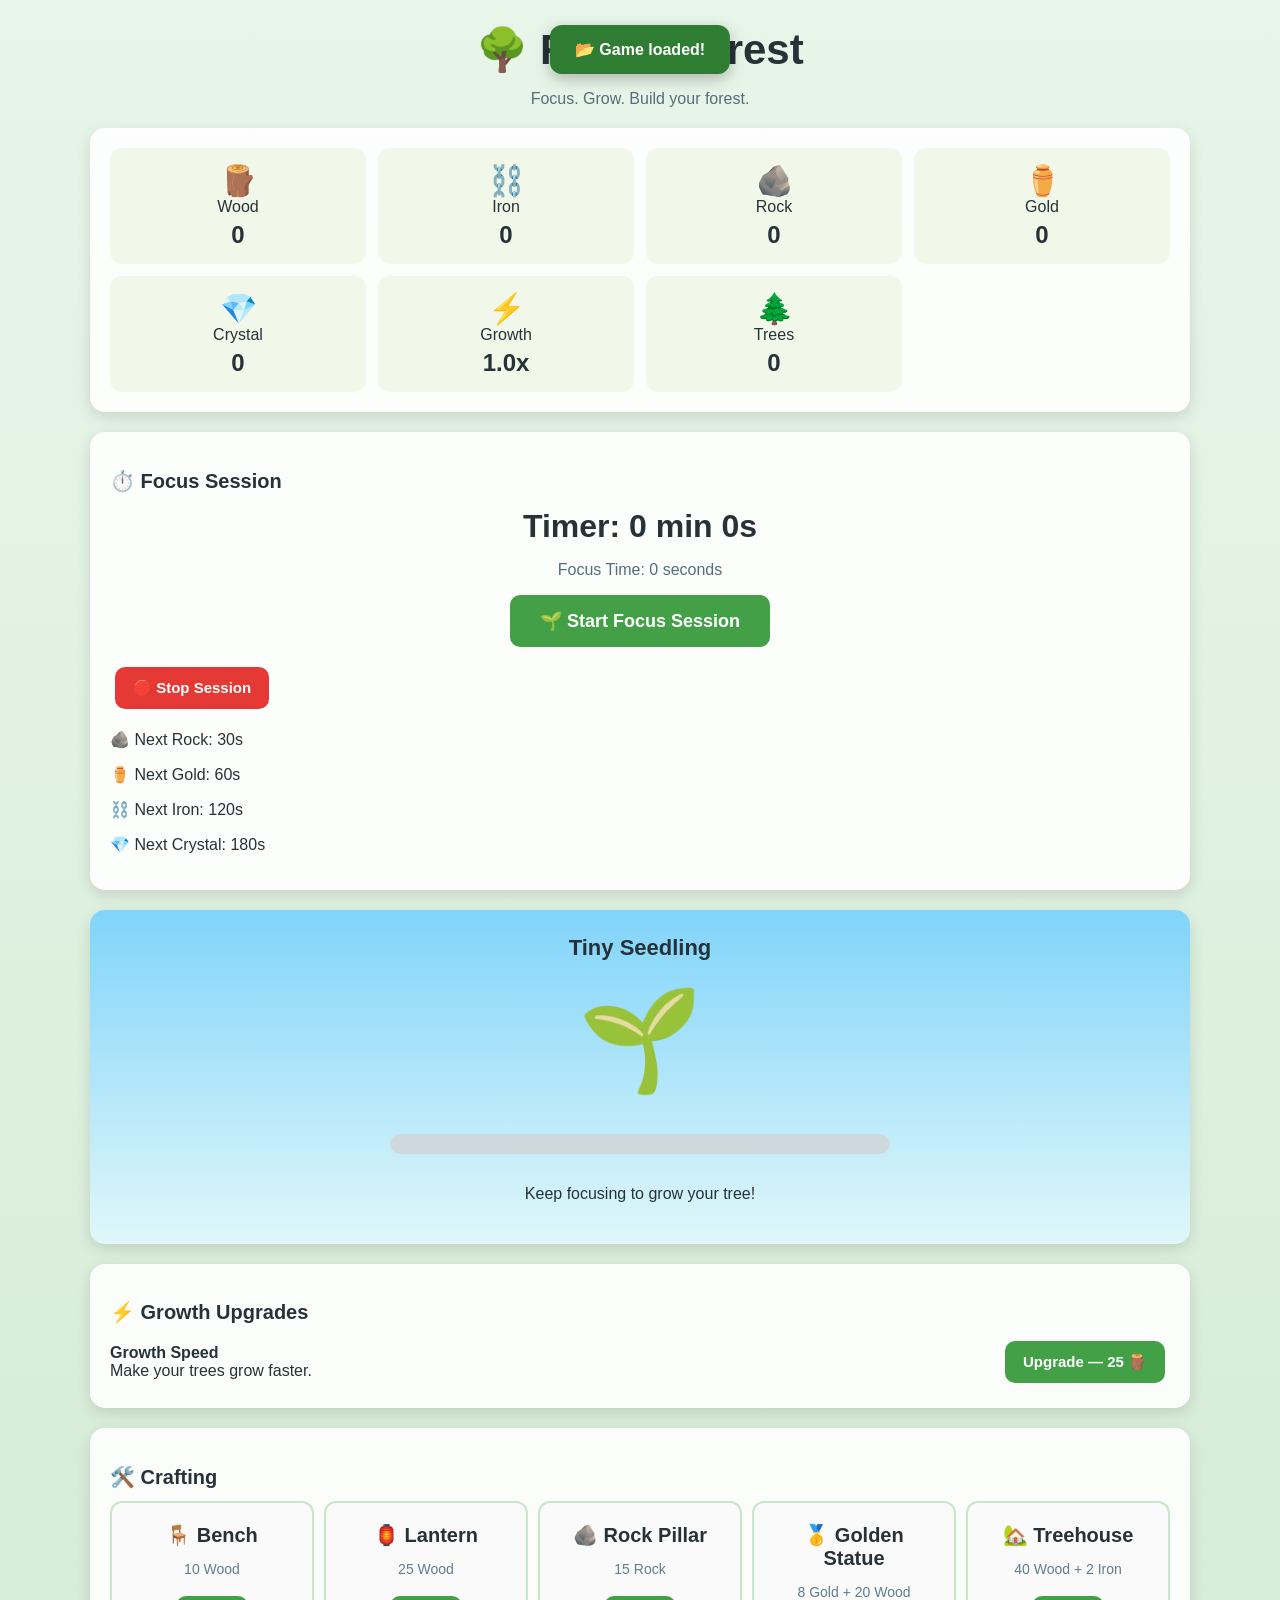
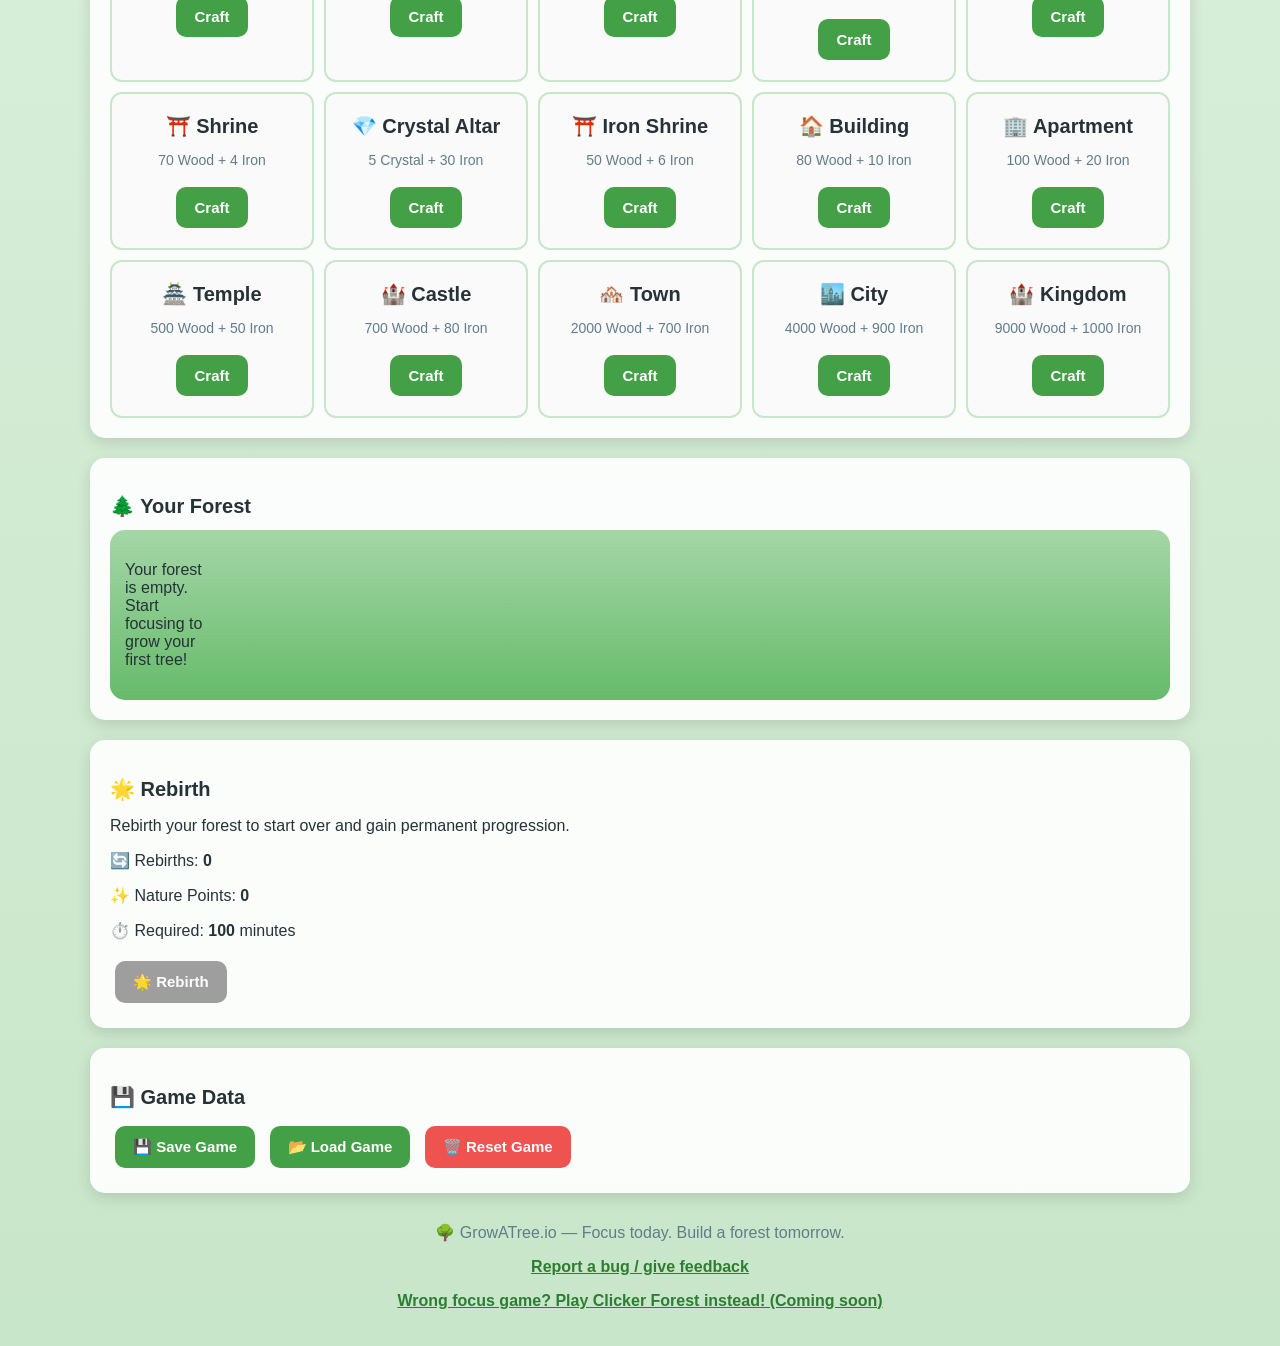
==== focus.html @ 6c58a123 "feat: add focus.html, focus.js, and style.css for game functionality and UI design" ====
<!DOCTYPE html>
<html lang="en">
<head>
    <meta charset="UTF-8">
    <meta name="viewport" content="width=device-width, initial-scale=1.0">
    <link rel="stylesheet" href="style.css">
    <title>GrowATree.io — Focus Forest</title>
</head>
<body>

<div class="game">

    <header>
        <h1>🌳 Focus Forest</h1>
        <p>Focus. Grow. Build your forest.</p>
    </header>

    <!-- STATS -->
    <div class="panel">
        <div class="stats">
            <div class="stat">
                <div class="stat-icon">🪵</div>
                <div>Wood</div>
                <div class="stat-value" id="wood">0</div>
            </div>
            <div class="stat">
                <div class="stat-icon">⛓️</div>
                <div>Iron</div>
                <div class="stat-value" id="Iron">0</div>
            </div>
            <div class="stat">
                <div class="stat-icon">🪨</div>
                <div>Rock</div>
                <div class="stat-value" id="rock">0</div>
            </div>
            <div class="stat">
                <div class="stat-icon">⚱️</div>
                <div>Gold</div>
                <div class="stat-value" id="gold">0</div>
            </div>
            <div class="stat">
                <div class="stat-icon">💎</div>
                <div>Crystal</div>
                <div class="stat-value" id="crystal">0</div>
            </div>
            <div class="stat">
                <div class="stat-icon">⚡</div>
                <div>Growth</div>
                <div class="stat-value" id="growth">1.0x</div>
            </div>
            <div class="stat">
                <div class="stat-icon">🌲</div>
                <div>Trees</div>
                <div class="stat-value" id="treeCount">0</div>
            </div>
        </div>
    </div>

    <!-- FOCUS TIMER -->
    <div class="panel">
        <h2>⏱️ Focus Session</h2>

        <p id="timer">Timer: 0 min</p>

        <p id="focusSeconds">
            Focus Time:
            <span id="focusSecondsValue">0</span>
            seconds
        </p>

        <button id="startBtn" onclick="startFocus()">
            🌱 Start Focus Session
        </button>

        <button id="stopBtn" onclick="stopFocus()">
            🛑 Stop Session
        </button>

        <p id="RockCountdown">
            🪨 Next Rock:
            <span id="RockCountdownValue">30</span>s
        </p>

        <p id="GoldCountdown">
            ⚱️ Next Gold:
            <span id="GoldCountdownValue">60</span>s
        </p>

        <p id="IronCountdown">
            ⛓️ Next Iron:
            <span id="IronCountdownValue">120</span>s
        </p>

        <p id="CrystalCountdown">
            💎 Next Crystal:
            <span id="CrystalCountdownValue">120</span>s
        </p>
    </div>

    <!-- TREE -->
    <div class="panel main-tree">
        <div class="tree-name" id="treeName">Tiny Seedling</div>
        <div id="tree">🌱</div>
        <div class="progress-container">
            <div id="growthBar"></div>
        </div>
        <p>Keep focusing to grow your tree!</p>
    </div>

    <!-- UPGRADES -->
    <div class="panel">
        <h2>⚡ Growth Upgrades</h2>
        <div class="upgrade-box">
            <div>
                <strong>Growth Speed</strong><br>
                <span id="growthUpgradeText">Make your trees grow faster.</span>
            </div>
            <button onclick="buyGrowthUpgrade()">Upgrade — 25 🪵</button>
        </div>
    </div>

    <!-- CRAFTING -->
    <div class="panel">
        <h2>🛠️ Crafting</h2>
        <div class="crafting-grid">
            <div class="craft-item">
                <h4>🪑 Bench</h4><p>10 Wood</p>
                <button onclick="craftBench()">Craft</button>
            </div>
            <div class="craft-item">
                <h4>🏮 Lantern</h4><p>25 Wood</p>
                <button onclick="craftLantern()">Craft</button>
            </div>
            <div class="craft-item">
                <h4>🪨 Rock Pillar</h4><p>15 Rock</p>
                <button onclick="craftRockPillar()">Craft</button>
            </div>
            <div class="craft-item">
                <h4>🥇 Golden Statue</h4><p>8 Gold + 20 Wood</p>
                <button onclick="craftGoldenStatue()">Craft</button>
            </div>
            <div class="craft-item">
                <h4>🏡 Treehouse</h4><p>40 Wood + 2 Iron</p>
                <button onclick="craftTreehouse()">Craft</button>
            </div>
            <div class="craft-item">
                <h4>⛩️ Shrine</h4><p>70 Wood + 4 Iron</p>
                <button onclick="craftShrine1()">Craft</button>
            </div>
            <div class="craft-item">
                <h4>💎 Crystal Altar</h4><p>5 Crystal + 30 Iron</p>
                <button onclick="craftCrystalAltar()">Craft</button>
            </div>
            <div class="craft-item">
                <h4>⛩️ Iron Shrine</h4><p>50 Wood + 6 Iron</p>
                <button onclick="craftShrine2()">Craft</button>
            </div>
            <div class="craft-item">
                <h4>🏠 Building</h4><p>80 Wood + 10 Iron</p>
                <button onclick="craftBuilding()">Craft</button>
            </div>
            <div class="craft-item">
                <h4>🏢 Apartment</h4><p>100 Wood + 20 Iron</p>
                <button onclick="craftApartment()">Craft</button>
            </div>
            <div class="craft-item">
                <h4>🏯 Temple</h4><p>500 Wood + 50 Iron</p>
                <button onclick="craftTemple()">Craft</button>
            </div>
            <div class="craft-item">
                <h4>🏰 Castle</h4><p>700 Wood + 80 Iron</p>
                <button onclick="craftCastle()">Craft</button>
            </div>
            <div class="craft-item">
                <h4>🏘️ Town</h4><p>2000 Wood + 700 Iron</p>
                <button onclick="craftTown()">Craft</button>
            </div>
            <div class="craft-item">
                <h4>🏙️ City</h4><p>4000 Wood + 900 Iron</p>
                <button onclick="craftCity()">Craft</button>
            </div>
            <div class="craft-item">
                <h4>🏰 Kingdom</h4><p>9000 Wood + 1000 Iron</p>
                <button onclick="craftKingdom()">Craft</button>
            </div>
        </div>
    </div>

    <!-- FOREST -->
    <div class="panel">
        <h2>🌲 Your Forest</h2>
        <div id="forest">
            <p id="emptyForest">Your forest is empty. Start focusing to grow your first tree!</p>
        </div>
    </div>

    <!-- REBIRTH -->
    <div class="panel">
        <h2>🌟 Rebirth</h2>
        <p>Rebirth your forest to start over and gain permanent progression.</p>
        <p>🔄 Rebirths: <strong id="rebirthCount">0</strong></p>
        <p>✨ Nature Points: <strong id="naturePoints">0</strong></p>
        <p>⏱️ Required: <strong id="rebirthRequirement">100</strong> minutes</p>
        <button id="rebirthBtn" onclick="performRebirth()" disabled>🌟 Rebirth</button>
    </div>

    <!-- SAVE / RESET -->
    <div class="panel">
        <h2>💾 Game Data</h2>
        <button onclick="saveGame()">💾 Save Game</button>
        <button onclick="loadGame()">📂 Load Game</button>
        <button class="danger" onclick="resetGame()">🗑️ Reset Game</button>
    </div>

    <footer>
        <p>🌳 GrowATree.io — Focus today. Build a forest tomorrow.</p>
        <p>
            <a href="https://forms.gle/dx2Bb4GXbTdvmB3r9" target="_blank">Report a bug / give feedback</a>
        </p>
        <p>
            <a href="https://kaisiwon.github.io/clicker-forest/" target="_blank">Wrong focus game? Play Clicker Forest instead! (Coming soon)</a>
        </p>
    </footer>
</div>

<div id="focusLostBanner" role="status" aria-live="polite">
    Focus lost. Your session is paused until you return.
</div>

<div id="notificationContainer"></div>

<script src="focus.js"></script>
</body>
</html>
---- style.css ----
/* ============================================================
   🌳 GROWATREE.IO — FOCUS FOREST
   ============================================================ */

* {
    box-sizing: border-box;
}

body {
    font-family: Arial, sans-serif;
    margin: 0;
    padding: 20px;
    background: linear-gradient(#e8f5e9, #c8e6c9);
    color: #263238;
    min-height: 100vh;
    transition: background 2s ease;
}

header {
    text-align: center;
    margin-bottom: 20px;
}

header h1 {
    font-size: 42px;
    margin: 5px;
}

header p {
    color: #546e7a;
}

.game {
    max-width: 1100px;
    margin: auto;
}

.panel {
    background: rgba(255, 255, 255, 0.9);
    border-radius: 15px;
    padding: 20px;
    margin-bottom: 20px;
    box-shadow: 0 5px 15px rgba(0, 0, 0, 0.12);
}

.panel h2 {
    font-size: 1.25rem;
    margin-bottom: 12px;
    font-weight: 700;
}

.stats {
    display: grid;
    grid-template-columns: repeat(4, 1fr);
    gap: 12px;
}

.stat {
    background: #f1f8e9;
    border-radius: 12px;
    padding: 15px;
    text-align: center;
}

.stat-icon {
    font-size: 30px;
}

.stat-value {
    font-size: 24px;
    font-weight: bold;
    margin-top: 5px;
}

#timer {
    font-size: 32px;
    font-weight: bold;
    text-align: center;
    margin: 15px;
}

#focusSeconds {
    text-align: center;
    color: #546e7a;
}

.main-tree {
    text-align: center;
    padding: 25px;
    background: linear-gradient(#81d4fa, #e0f7fa);
    border-radius: 15px;
    min-height: 300px;
    display: flex;
    flex-direction: column;
    justify-content: center;
    align-items: center;
    overflow: hidden;
}

#tree {
    font-size: 100px;
    margin: 20px;
    transition: transform 0.8s ease;
    cursor: default;
}

#tree:hover {
    transform: scale(1.1);
}

.tree-name {
    font-size: 22px;
    font-weight: bold;
}

.progress-container {
    width: 80%;
    max-width: 500px;
    height: 20px;
    background: #cfd8dc;
    border-radius: 20px;
    overflow: hidden;
    margin: 15px auto;
}

#growthBar {
    width: 0%;
    height: 100%;
    background: linear-gradient(90deg, #66bb6a, #2e7d32);
    transition: width 0.5s ease;
}

button {
    border: none;
    border-radius: 10px;
    padding: 12px 18px;
    margin: 5px;
    background: #43a047;
    color: white;
    font-size: 15px;
    font-weight: bold;
    cursor: pointer;
    transition: transform 0.15s ease, background 0.2s ease;
}

button:hover {
    background: #2e7d32;
    transform: translateY(-2px);
}

button:active {
    transform: scale(0.96);
}

button:disabled {
    background: #9e9e9e;
    cursor: not-allowed;
    transform: none;
}

#startBtn {
    display: block;
    margin: 15px auto;
    font-size: 18px;
    padding: 15px 30px;
}

#stopBtn {
    background: #e53935;
}

#stopBtn:hover {
    background: #c62828;
}

.crafting-grid {
    display: grid;
    grid-template-columns: repeat(auto-fit, minmax(180px, 1fr));
    gap: 10px;
}

.craft-item {
    background: #fafafa;
    border: 2px solid #c8e6c9;
    border-radius: 12px;
    padding: 15px;
    text-align: center;
}

.craft-item h4 {
    margin: 5px;
    font-size: 20px;
}

.craft-item p {
    color: #607d8b;
    font-size: 14px;
}

#forest {
    display: grid;
    grid-template-columns: repeat(auto-fill, minmax(80px, 1fr));
    gap: 10px;
    min-height: 120px;
    padding: 15px;
    background: linear-gradient(#a5d6a7, #66bb6a);
    border-radius: 15px;
}

.tree-icon {
    font-size: 45px;
    text-align: center;
    padding: 10px;
    background: rgba(255,255,255,0.35);
    border-radius: 10px;
    animation: treeAppear 0.5s ease;
}

@keyframes treeAppear {
    from { opacity: 0; transform: scale(0); }
    to { opacity: 1; transform: scale(1); }
}

.notification {
    position: fixed;
    top: 25px;
    left: 50%;
    transform: translateX(-50%);
    background: #2e7d32;
    color: white;
    padding: 15px 25px;
    border-radius: 12px;
    font-weight: bold;
    box-shadow: 0 5px 15px rgba(0,0,0,0.25);
    z-index: 1000;
    animation: notificationIn 0.4s ease;
}

@keyframes notificationIn {
    from { opacity: 0; transform: translate(-50%, -20px); }
    to { opacity: 1; transform: translate(-50%, 0); }
}

#focusLostBanner {
    display: none;
    position: fixed;
    top: 0;
    left: 0;
    width: 100%;
    padding: 12px 20px;
    background: #b71c1c;
    color: white;
    text-align: center;
    font-weight: bold;
    box-shadow: 0 2px 8px rgba(0, 0, 0, 0.25);
    z-index: 1100;
}

.upgrade-box {
    display: flex;
    justify-content: space-between;
    align-items: center;
    flex-wrap: wrap;
    gap: 10px;
}

.danger {
    background: #ef5350;
}

.danger:hover {
    background: #c62828;
}

footer {
    text-align: center;
    margin-top: 30px;
    color: #607d8b;
}

footer a {
    color: #2e7d32;
    font-weight: bold;
}

@media (max-width: 700px) {
    .stats {
        grid-template-columns: repeat(2, 1fr);
    }

    header h1 {
        font-size: 32px;
    }

    #tree {
        font-size: 80px;
    }
}
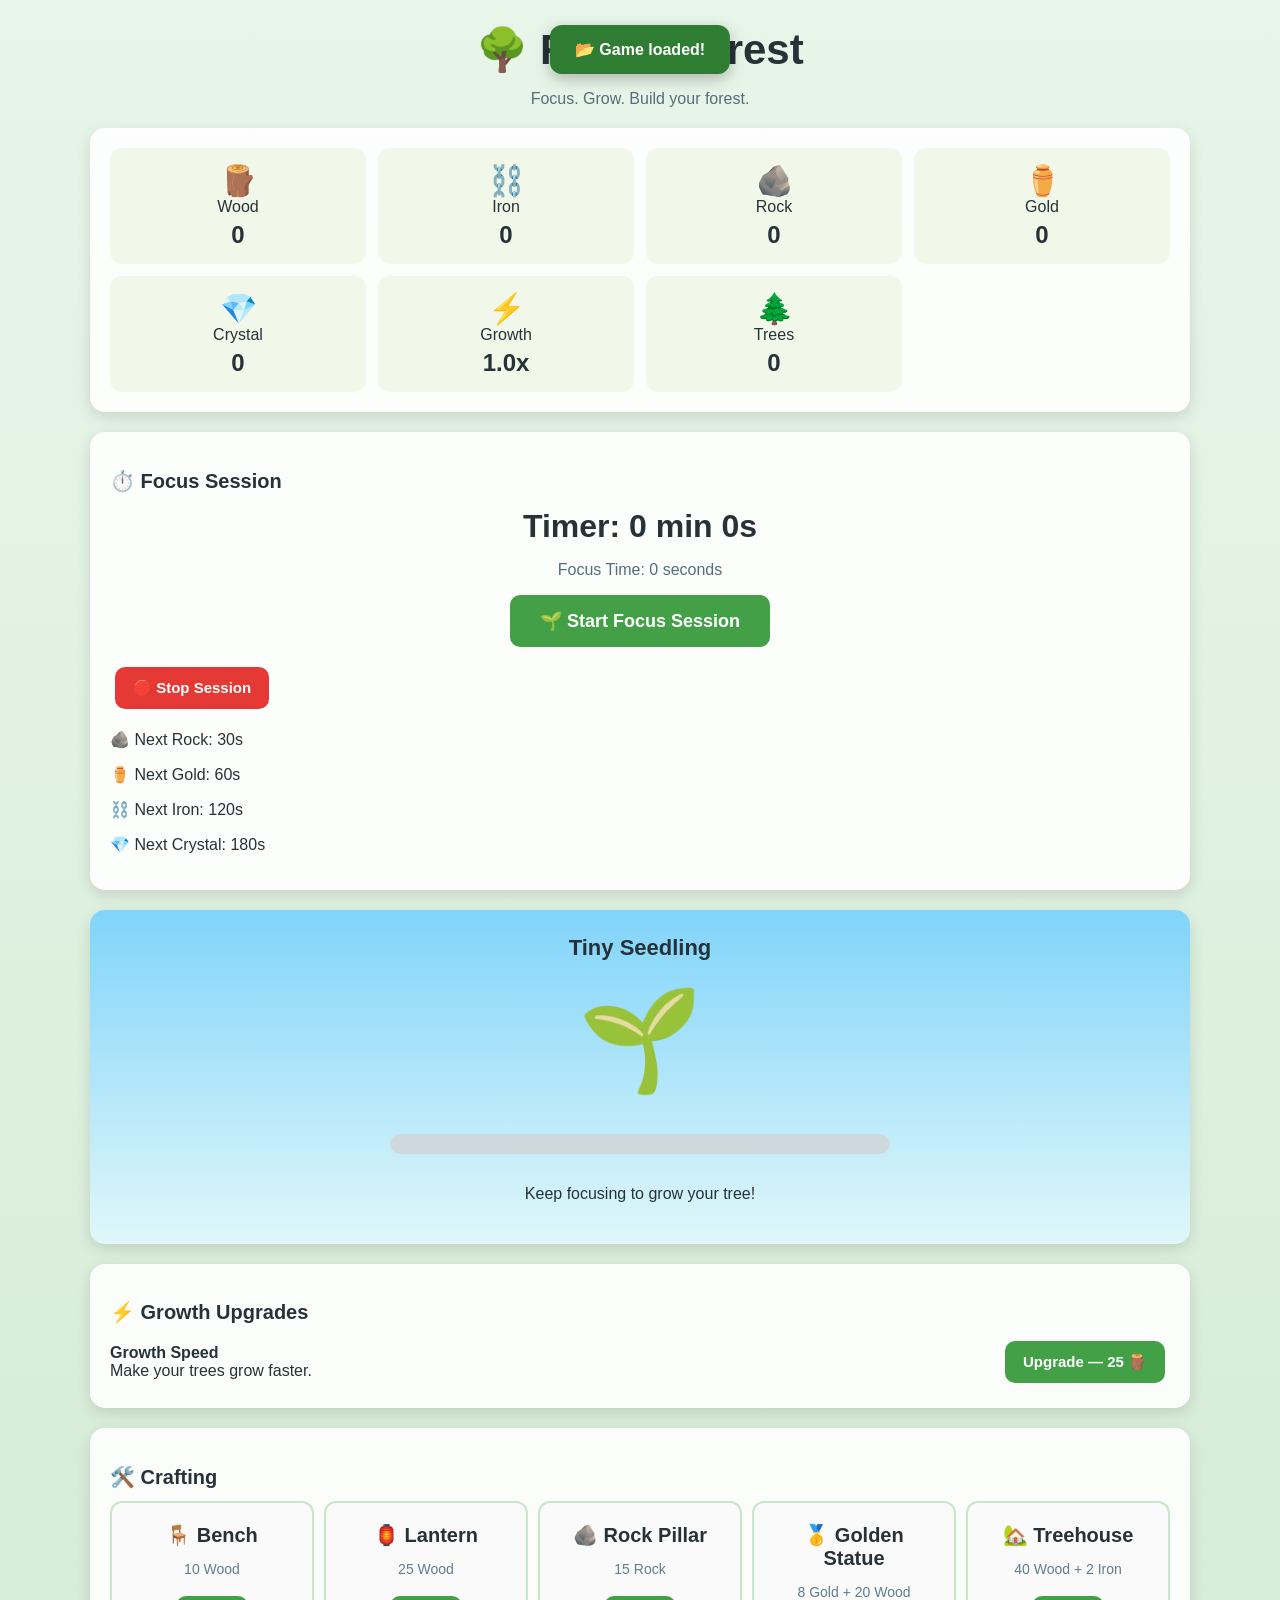
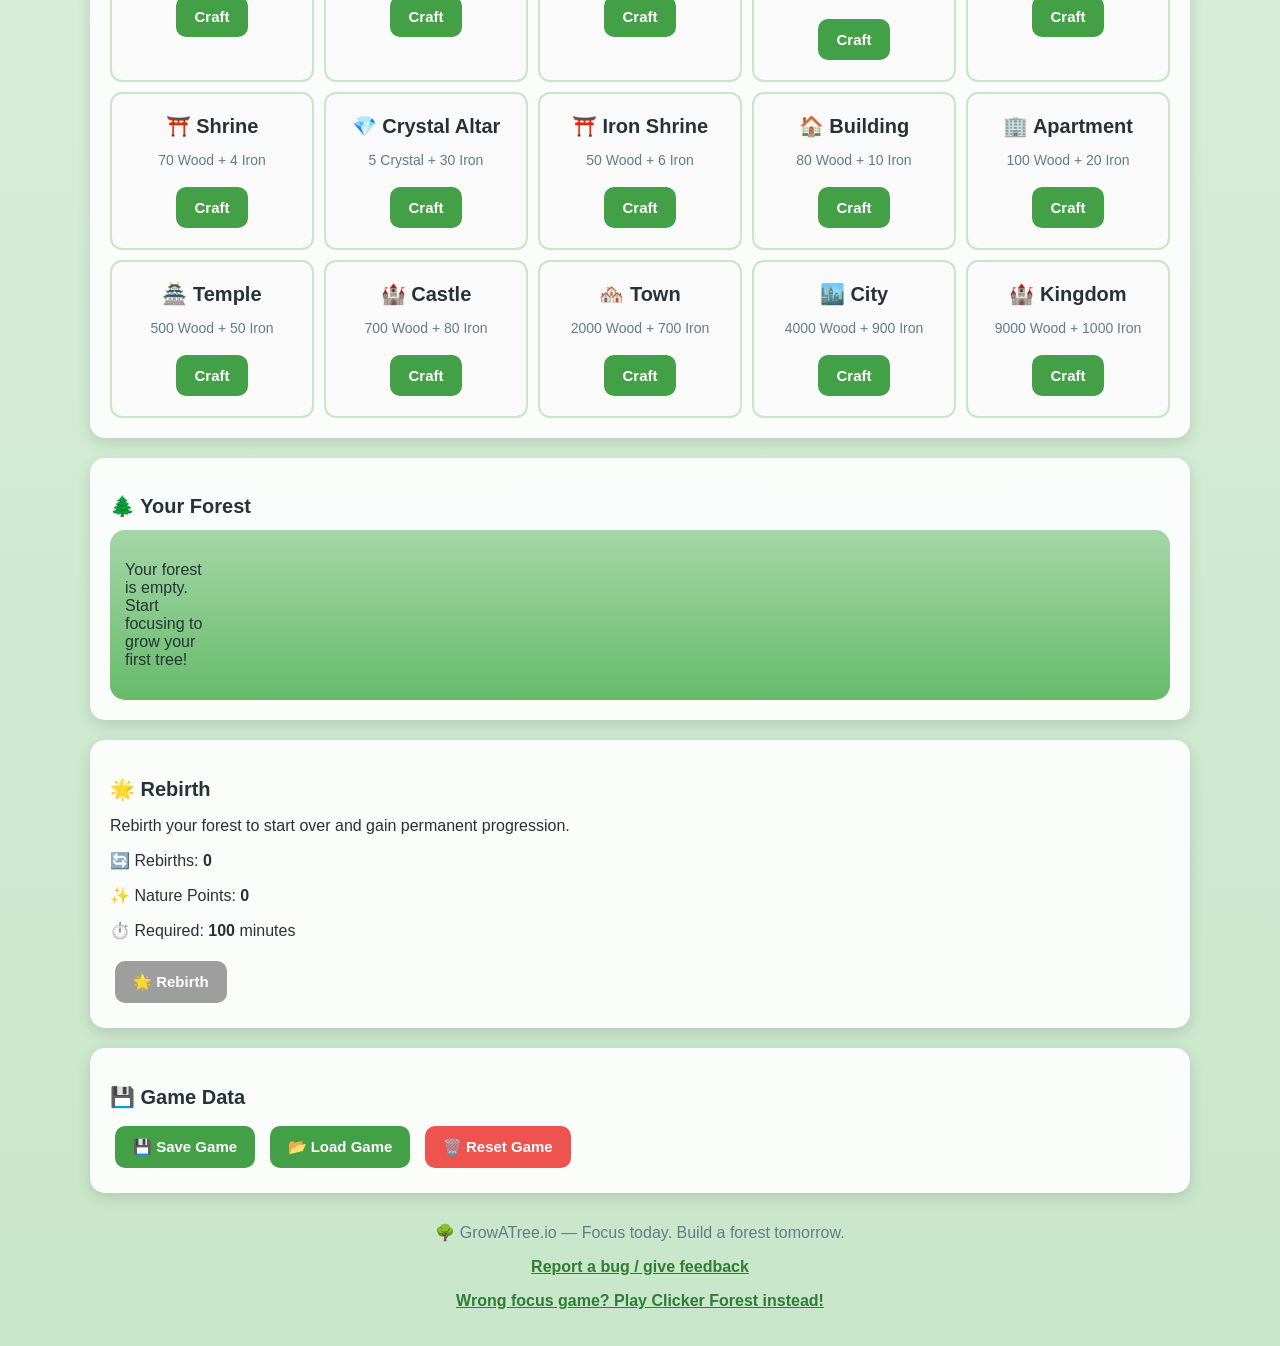
==== commit 9dc6d50c: "Play "" instead effect" ====
--- a/focus.html
+++ b/focus.html
@@ -218,7 +218,7 @@
             <a href="https://forms.gle/dx2Bb4GXbTdvmB3r9" target="_blank">Report a bug / give feedback</a>
         </p>
         <p>
-            <a href="https://kaisiwon.github.io/clicker-forest/" target="_blank">Wrong focus game? Play Clicker Forest instead! (Coming soon)</a>
+            <a href="https://kaisiwon.github.io/clicker-forest/" target="_blank">Wrong focus game? Play Clicker Forest instead!</a>
         </p>
     </footer>
 </div>
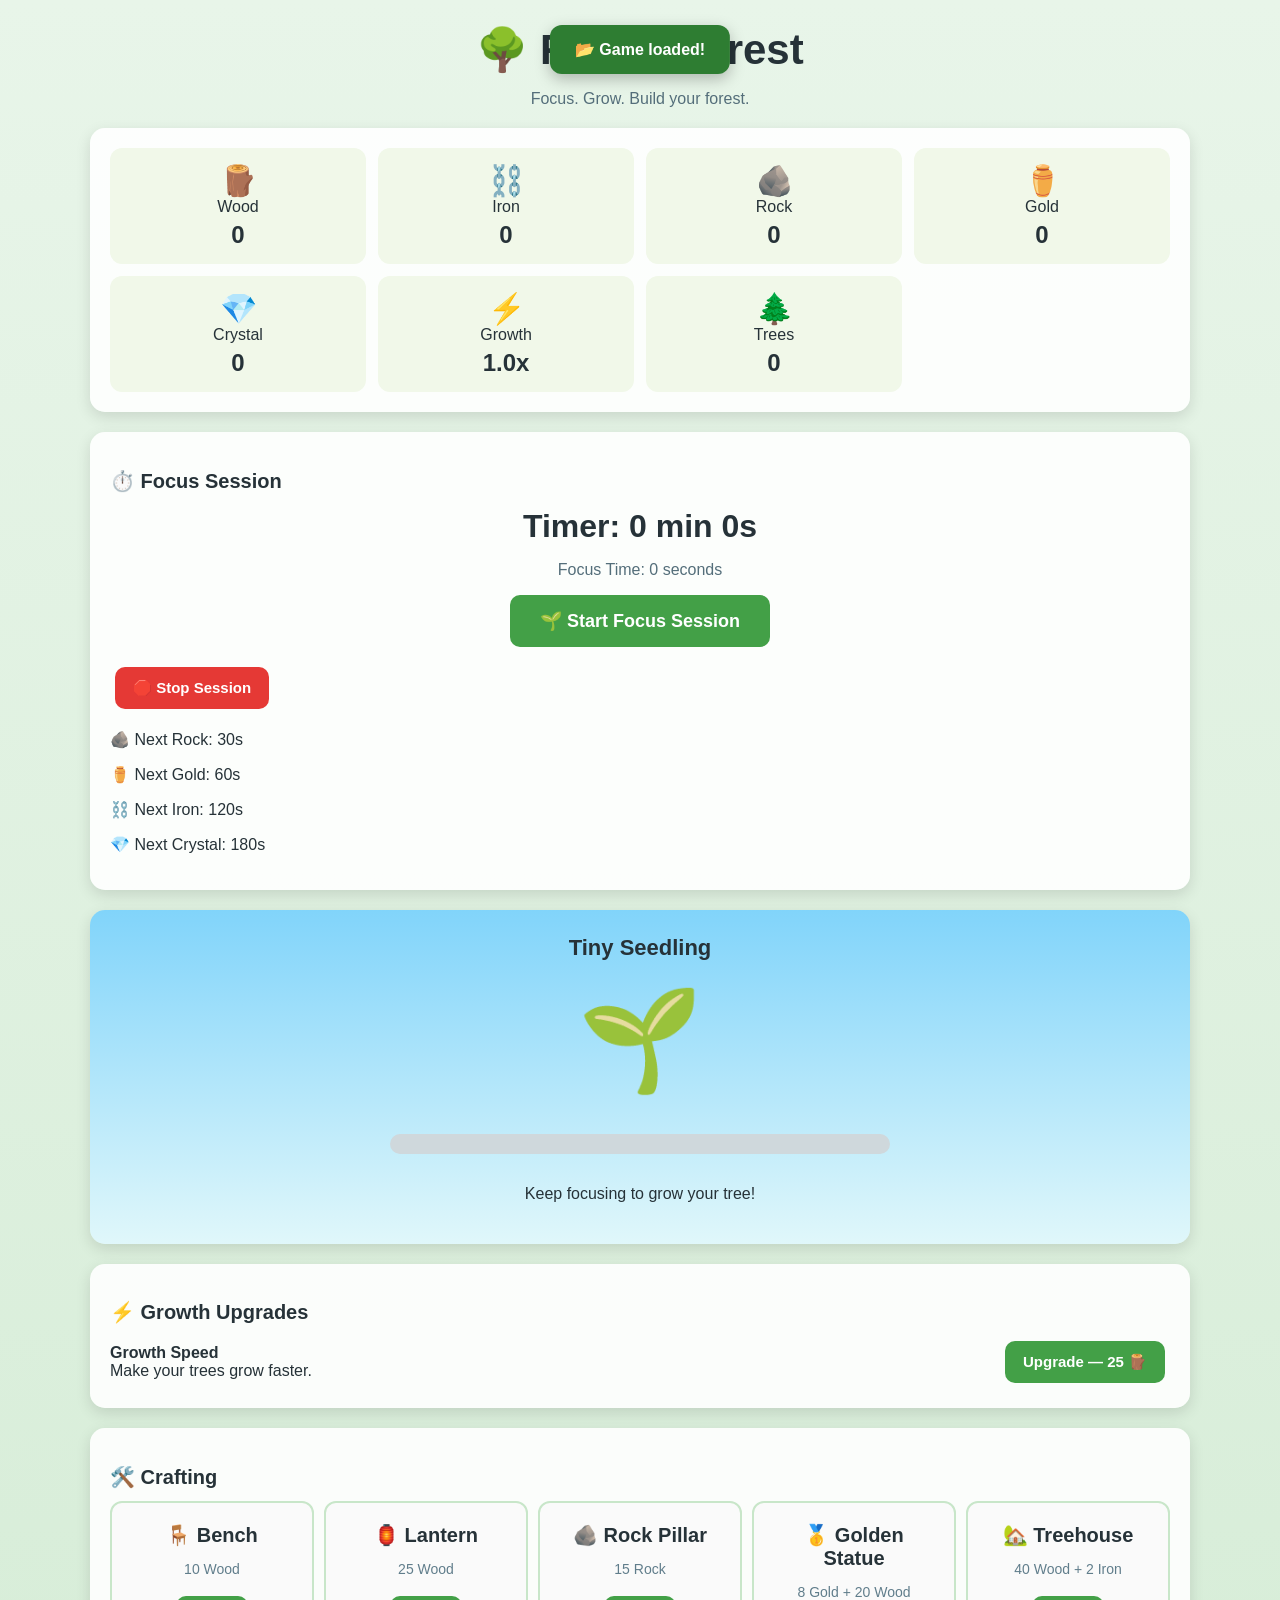
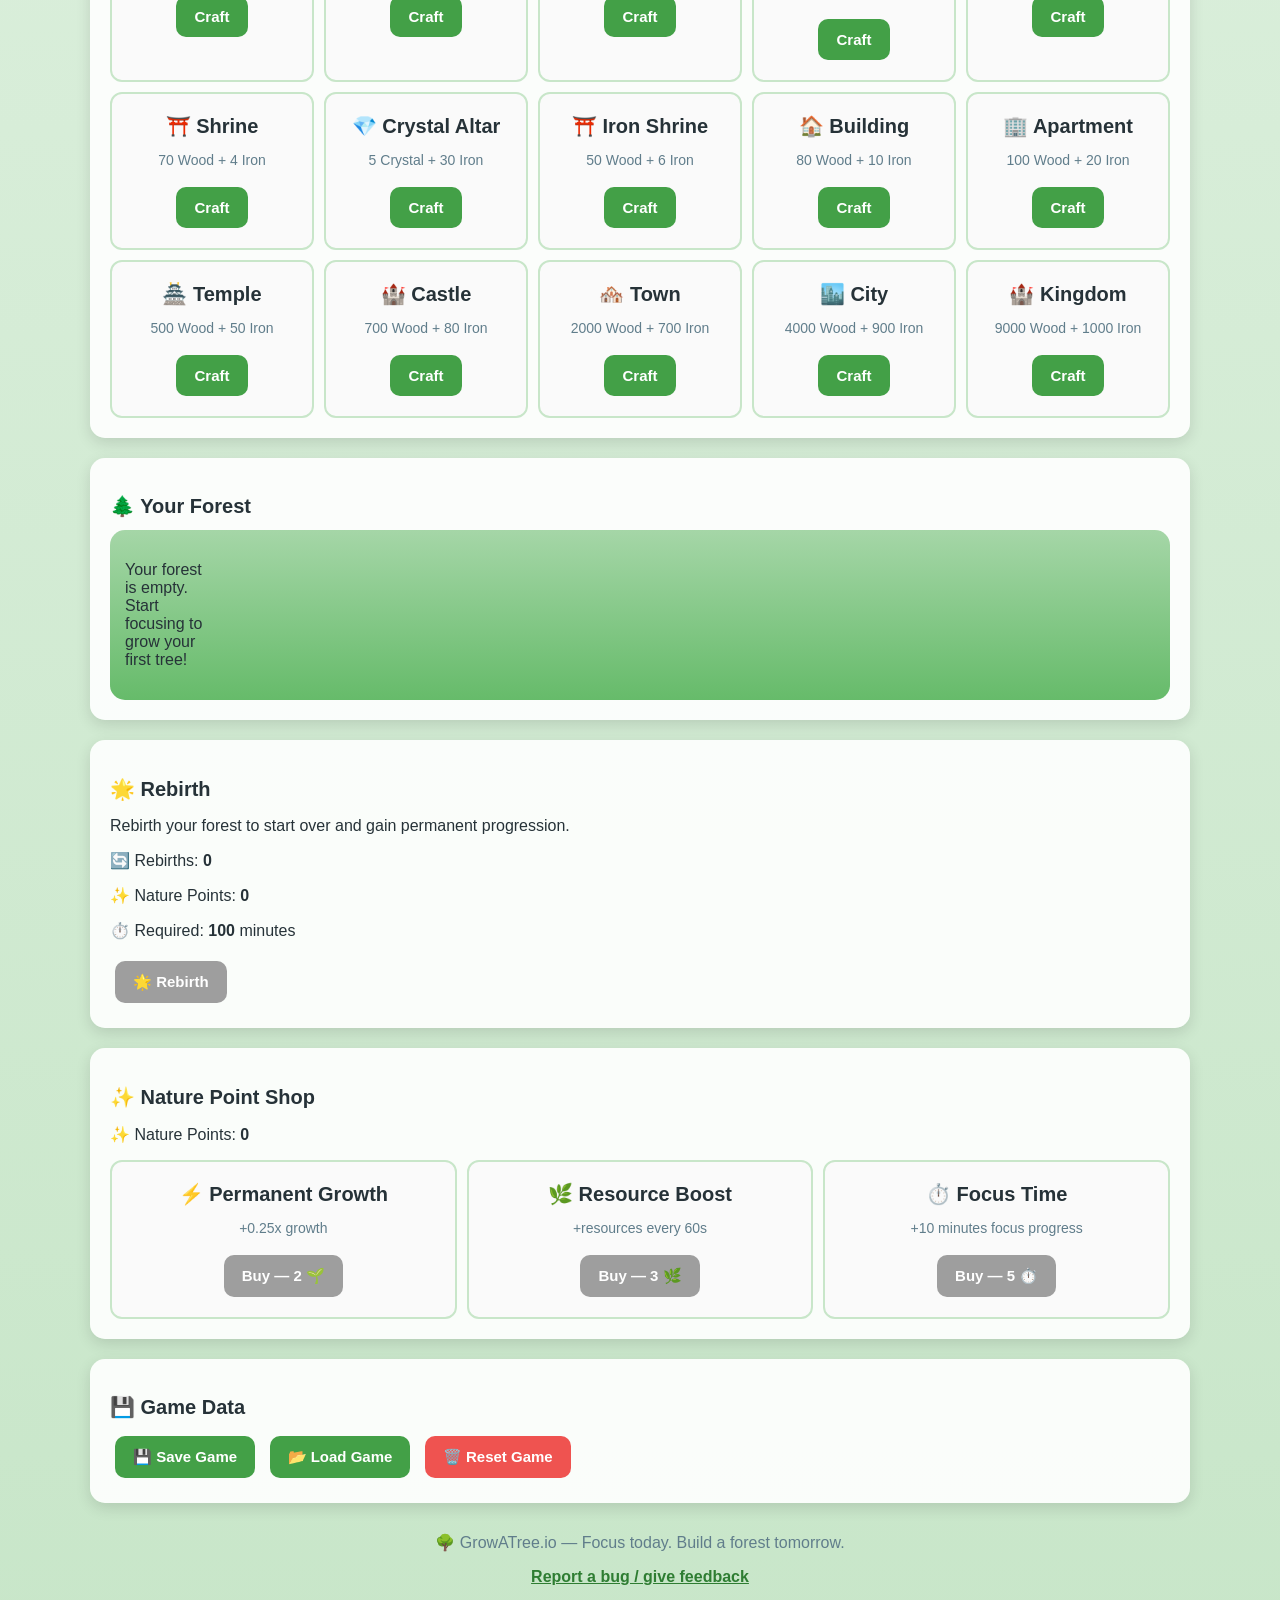
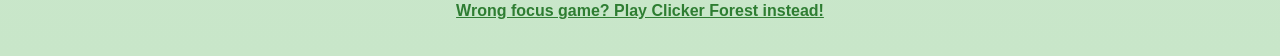
==== commit e72d0237: "feat: implement Nature Point Shop with permanent upgrades for growth, resources, and focus time" ====
--- a/focus.html
+++ b/focus.html
@@ -204,6 +204,29 @@
         <button id="rebirthBtn" onclick="performRebirth()" disabled>🌟 Rebirth</button>
     </div>
 
+    <!-- NATURE POINT SHOP -->
+    <div class="panel">
+        <h2>✨ Nature Point Shop</h2>
+        <p>✨ Nature Points: <strong id="naturePointsShop">0</strong></p>
+        <div class="crafting-grid">
+            <div class="craft-item">
+                <h4>⚡ Permanent Growth</h4>
+                <p id="permanentGrowthDesc">+0.25x growth</p>
+                <button id="buyPermanentGrowthBtn" onclick="buyPermanentGrowth()">Buy — <span id="permanentGrowthCost">2</span> 🌱</button>
+            </div>
+            <div class="craft-item">
+                <h4>🌿 Resource Boost</h4>
+                <p id="permanentResourceDesc">+resources every 60s</p>
+                <button id="buyPermanentResourceBtn" onclick="buyPermanentResources()">Buy — <span id="permanentResourceCost">3</span> 🌿</button>
+            </div>
+            <div class="craft-item">
+                <h4>⏱️ Focus Time</h4>
+                <p id="focusTimeDesc">+10 minutes focus progress</p>
+                <button id="buyFocusTimeBtn" onclick="buyFocusTime()">Buy — <span id="focusTimeCost">5</span> ⏱️</button>
+            </div>
+        </div>
+    </div>
+
     <!-- SAVE / RESET -->
     <div class="panel">
         <h2>💾 Game Data</h2>
